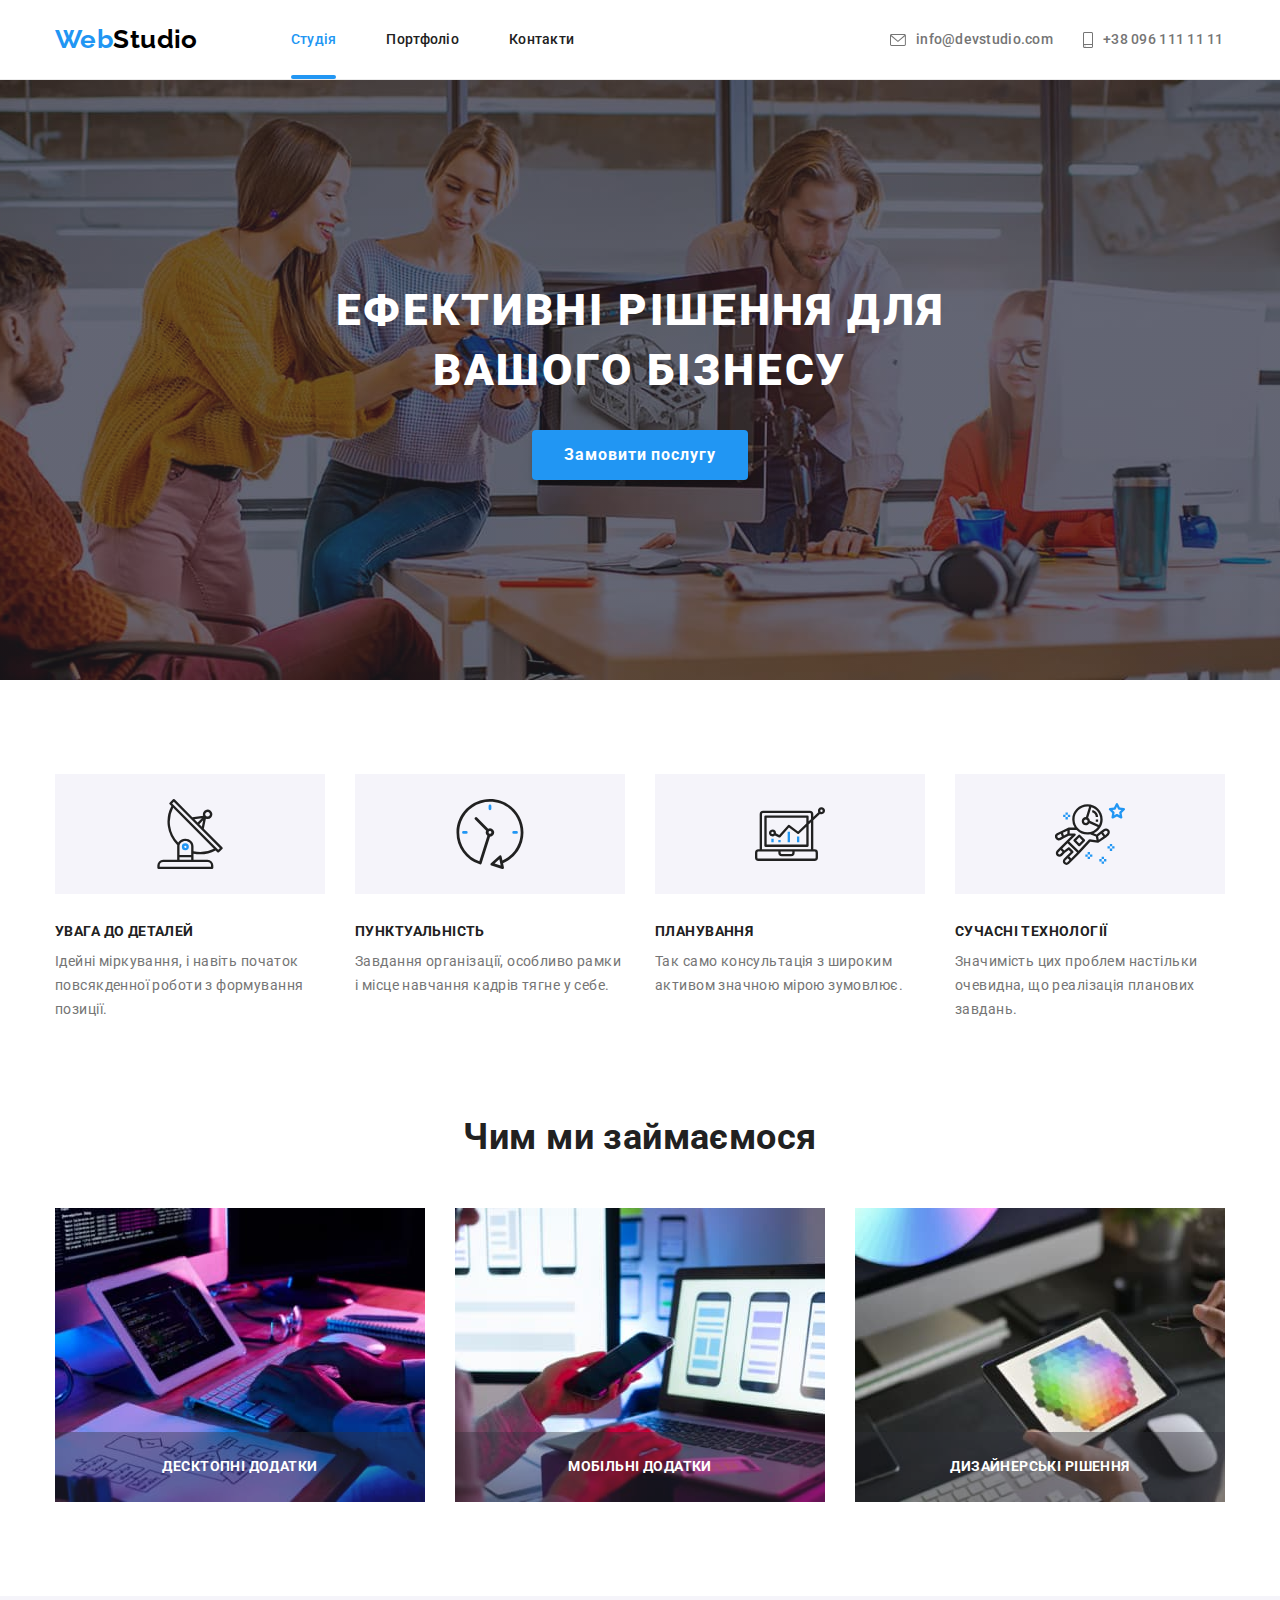
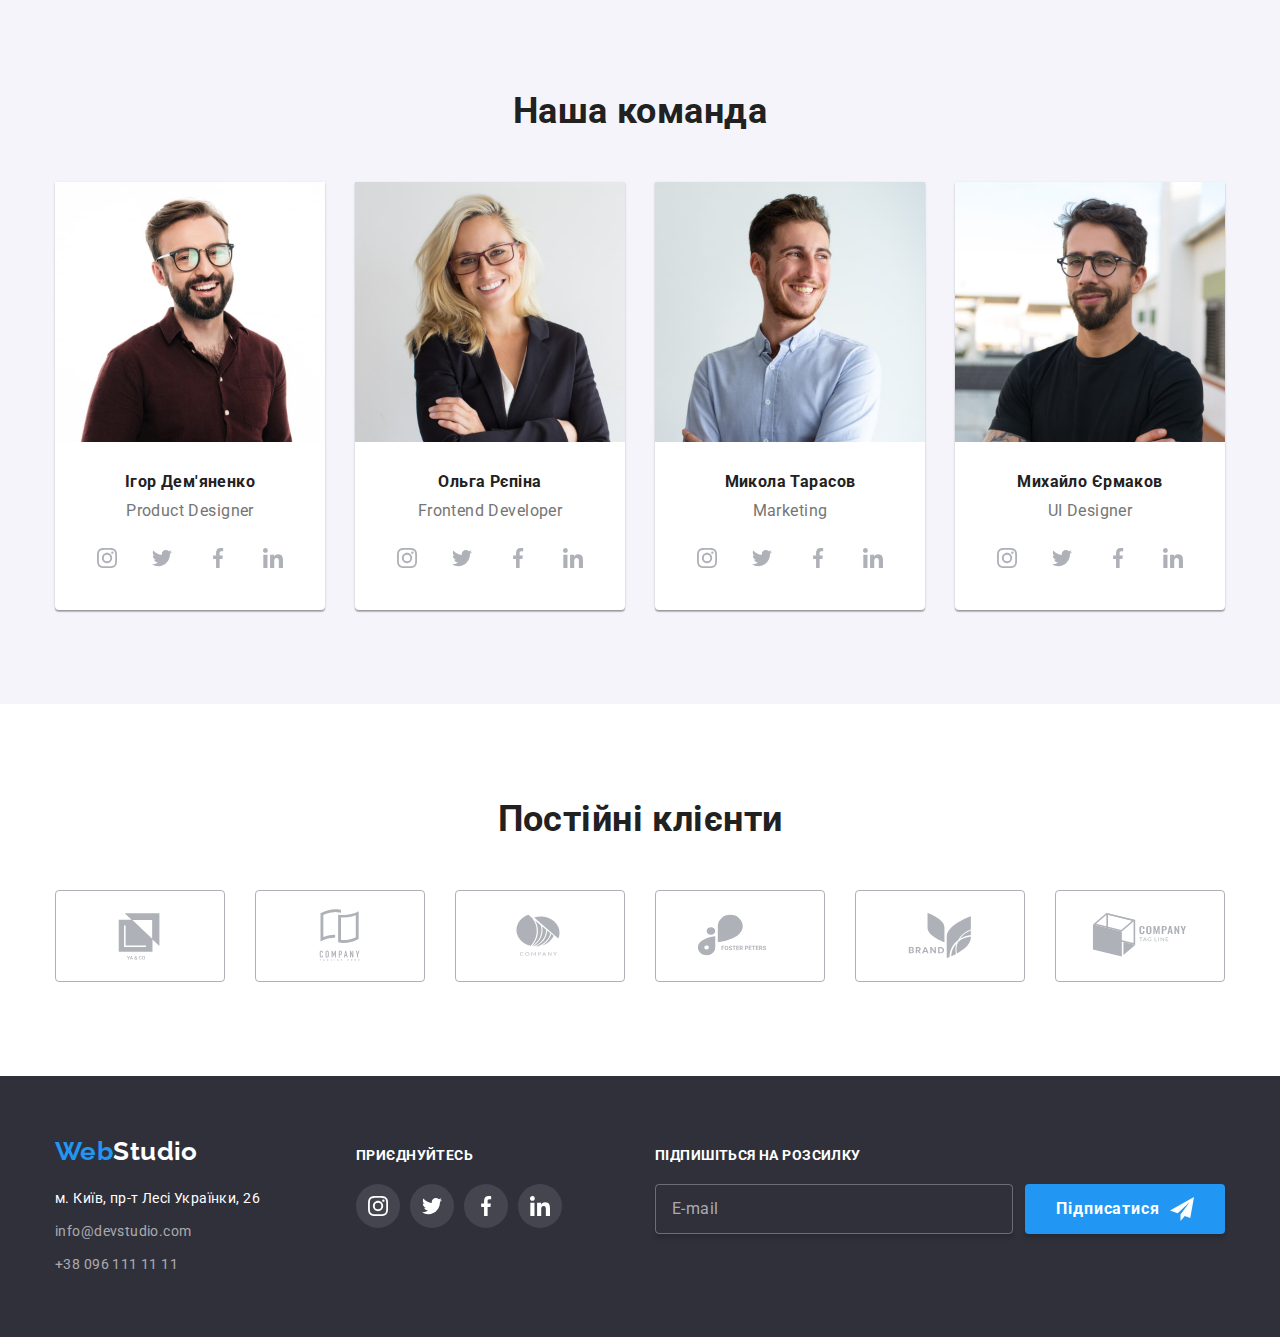
==== index.html @ b1672819 "Додає файли з попередньої роботи" ====
<!DOCTYPE html>
<html lang="uk">
<head>
    <meta charset="UTF-8">
    <meta http-equiv="X-UA-Compatible" content="IE=edge">
    <meta name="viewport" content="width=device-width, initial-scale=1.0">
    <title>Document</title>
    <link href="https://fonts.googleapis.com/css2?family=Raleway:wght@700&family=Roboto:wght@400;500;700;900&display=swap" rel="stylesheet">
    <link rel="stylesheet" href="./css/modern-normalize.css">
    <link rel="stylesheet" href="./css/styles.css">
</head>

<body>
    <!--Шапка сайту-->
    <header class="header">
        <div class="container header-field">
            <nav class="header-field"> 
              <div class="header-logo"> <a class="logo" href="./index.html"><span>Web</span>Studio</a>
              </div>
                <ul class="page-nav">
                    <li class="page-nav-item"> <a href="./index.html" class="page-nav-link current">Студія</a></li>
                    <li class="page-nav-item"> <a href="./portfolio.html" class="page-nav-link">Портфоліо</a></li>
                    <li class="page-nav-item"> <a href="" class="page-nav-link">Контакти</a></li>
                </ul>
            </nav>

            <div class="header-contacts">
                <ul class="header-contacts-list">
                    <li class="header-contact-item"> 
                        <a href="mailto:info@devstudio.com" class="page-nav-link contact">
                            <svg class="header-icon-mail">
                                <use href="./images/icons.svg#icon-envelope" width="16" height="12"></use>
                            </svg>
                            info@devstudio.com 
                        </a>
                    </li>
                    <li class="header-contact-item">
                        <a href="tel:+380961111111" class="page-nav-link contact">
                            <svg class="header-icon-tel">
                                <use href="./images/icons.svg#icon-smartphone" width="10" height="16"></use>
                            </svg>
                            +38 096 111 11 11
                        </a>
                    </li>
                </ul>
            </div>
        </div>
    </header>

    <!--Унікальний контент-->
    <main>
        <!--Герой-->
        <section class=" section hero">
            <div class="container">
                <h1 class="hero-title">Ефективні рішення для вашого бізнесу</h1>
                <button type="button" class="btn" data-modal-open>Замовити послугу</button>
                
            </div>
        </section>
        
        <!--Переваги-->
        <section class="section">
            <div class="container">
                <h2 class="visually-hidden">Переваги</h2>
                <ul class="preference-list">
                    <li class="preference-item">
                        <div class="preference-img">
                            <svg class="preference-icon">
                                <use href="./images/icons.svg#icon-antenna"></use>
                            </svg>
                        </div>
                        <h3 class="preference-title">УВАГА ДО ДЕТАЛЕЙ</h3>
                        <p class="preference-text">Ідейні міркування, і навіть початок повсякденної роботи з формування позиції.</p>
                    </li>
                    <li class="preference-item">
                        <div class="preference-img">
                            <svg class="preference-icon">
                                <use href="./images/icons.svg#icon-clock"></use>
                            </svg>
                        </div>
                        <h3 class="preference-title">ПУНКТУАЛЬНІСТЬ</h3>
                        <p class="preference-text">Завдання організації, особливо рамки і місце навчання кадрів тягне у себе.</p>
                    </li>
                    <li class="preference-item">
                        <div class="preference-img">
                            <svg class="preference-icon">
                                <use href="./images/icons.svg#icon-diagram"></use>
                            </svg>
                        </div>
                        <h3 class="preference-title">ПЛАНУВАННЯ</h3>
                        <p class="preference-text">Так само консультація з широким активом значною мірою зумовлює.</p>
                    </li>
                    <li class="preference-item">
                        <div class="preference-img">
                            <svg class="preference-icon">
                                <use href="./images/icons.svg#icon-astronaut"></use>
                            </svg>
                        </div>
                        <h3 class="preference-title">СУЧАСНІ ТЕХНОЛОГІЇ</h3>
                        <p class="preference-text">Значимість цих проблем настільки очевидна, що реалізація планових завдань.</p>
                    </li>
                </ul>
            </div>
        </section>

        <!-- Галерея -->
        <section class="section gallery-section">
            <div class=" container">
                <h2 class="title-section">Чим ми займаємося</h2>
                <ul class="gallery-list">
                 <li class="gallery-item">
                    <img src="images/box1.jpg" alt="Десктопний додаток" width="370">
                    <p class="gallery-text">Десктопні додатки</p>
                </li>
                 <li class="gallery-item">
                    <img src="images/box2.jpg" alt="Мобільний додаток" width="370">
                    <p class="gallery-text">Мобільні додатки</p>
                </li>
                <li class="gallery-item"> 
                    <img src="images/box3.jpg" alt="Дизайнерське рішення" width="370"> 
                    <p class="gallery-text">Дизайнерські рішення</p>
                </li> 
                </ul>
            </div>
        </section>
       
        <!--Команда-->
        <section class="section">
            <div class="container">
                <h2 class="title-section team">Наша команда</h2>
                <ul class="team-list">
                    <li class="team-item">
                        <img src="images/ihor.jpg" class="team-img" alt="Ігор Дем'яненко" width="270">
                        <div class="team-body">
                            <h3 class="team-title">Ігор Дем'яненко</h3>
                            <p class="team-text">Product Designer</p>
                        
                        <ul class="socials-list">
                            <li class="social-item">
                                <a href="#"  class="social-link" target="_blank" rel="noopener noreferrer">
                                <svg class="social-icon">
                                    <use href="./images/icons.svg#icon-instagram"></use>
                                </svg>
                                </a>
                            </li>
                            <li class="social-item">
                                <a href="#" class="social-link" target="_blank" rel="noopener noreferrer">
                                <svg class="social-icon">
                                    <use href="./images/icons.svg#icon-twitter"></use>
                                </svg>
                                </a>
                            </li>
                            <li class="social-item">
                                <a href="#"  class="social-link" target="_blank" rel="noopener noreferrer">
                                <svg class="social-icon">
                                    <use href="./images/icons.svg#icon-facebook"></use>
                                </svg>
                                </a>
                            </li>
                            <li class="social-item">
                                <a href="#"  class="social-link" target="_blank" rel="noopener noreferrer">
                                <svg class="social-icon">
                                    <use href="./images/icons.svg#icon-linkedin"></use>
                                </svg>
                                </a>
                            </li>
                        </ul>
                        </div>
                    </li>
                    <li class="team-item">
                        <img src="images/olha.jpg" class="team-img" alt="Ольга Рєпіна" width="270">
                        <div class="team-body">
                            <h3 class="team-title">Ольга Рєпіна</h3>
                            <p class="team-text">Frontend Developer</p>
<ul class="socials-list">
    <li class="social-item">
        <a href="#" class="social-link" target="_blank" rel="noopener noreferrer">
            <svg class="social-icon">
                <use href="./images/icons.svg#icon-instagram"></use>
            </svg>
        </a>
    </li>
    <li class="social-item">
        <a href="#" class="social-link" target="_blank" rel="noopener noreferrer">
            <svg class="social-icon">
                <use href="./images/icons.svg#icon-twitter"></use>
            </svg>
        </a>
    </li>
    <li class="social-item">
        <a href="#" class="social-link" target="_blank" rel="noopener noreferrer">
            <svg class="social-icon">
                <use href="./images/icons.svg#icon-facebook"></use>
            </svg>
        </a>
    </li>
    <li class="social-item">
        <a href="#" class="social-link" target="_blank" rel="noopener noreferrer">
            <svg class="social-icon">
                <use href="./images/icons.svg#icon-linkedin"></use>
            </svg>
        </a>
    </li>
</ul>
</div>                    </li>
                    <li class="team-item">
                        <img src="images/mykola.jpg" class="team-img" alt="Микола Тарасов" width="270">
                        <div class="team-body">
                            <h3 class="team-title">Микола Тарасов</h3>
                            <p class="team-text">Marketing</p>
<ul class="socials-list">
    <li class="social-item">
        <a href="#" class="social-link" target="_blank" rel="noopener noreferrer">
            <svg class="social-icon">
                <use href="./images/icons.svg#icon-instagram"></use>
            </svg>
        </a>
    </li>
    <li class="social-item">
        <a href="#" class="social-link" target="_blank" rel="noopener noreferrer">
            <svg class="social-icon">
                <use href="./images/icons.svg#icon-twitter"></use>
            </svg>
        </a>
    </li>
    <li class="social-item">
        <a href="#" class="social-link" target="_blank" rel="noopener noreferrer">
            <svg class="social-icon">
                <use href="./images/icons.svg#icon-facebook"></use>
            </svg>
        </a>
    </li>
    <li class="social-item">
        <a href="#" class="social-link" target="_blank" rel="noopener noreferrer">
            <svg class="social-icon">
                <use href="./images/icons.svg#icon-linkedin"></use>
            </svg>
        </a>
    </li>
</ul>
</div>                    </li>
                    <li class="team-item">
                        <img src="images/mykhailo.jpg" class="team-img" alt="Михайло Єрмаков" width="270">
                        <div class="team-body">
                            <h3 class="team-title">Михайло Єрмаков</h3>
                            <p class="team-text">UI Designer</p>
<ul class="socials-list">
    <li class="social-item">
        <a href="#" class="social-link" target="_blank" rel="noopener noreferrer">
            <svg class="social-icon">
                <use href="./images/icons.svg#icon-instagram"></use>
            </svg>
        </a>
    </li>
    <li class="social-item">
        <a href="#" class="social-link" target="_blank" rel="noopener noreferrer">
            <svg class="social-icon">
                <use href="./images/icons.svg#icon-twitter"></use>
            </svg>
        </a>
    </li>
    <li class="social-item">
        <a href="#" class="social-link" target="_blank" rel="noopener noreferrer">
            <svg class="social-icon">
                <use href="./images/icons.svg#icon-facebook"></use>
            </svg>
        </a>
    </li>
    <li class="social-item">
        <a href="#" class="social-link" target="_blank" rel="noopener noreferrer">
            <svg class="social-icon">
                <use href="./images/icons.svg#icon-linkedin"></use>
            </svg>
        </a>
    </li>
</ul>
</div>                    </li>
                </ul>
            </div>
        </section>

        <!-- Клієнти -->
        <section class="section">
            <div class="container">
                <h2 class="title-section">Постійні клієнти</h2>
                <ul class="costomers-list">
                    <li class="costomers-item">
                        <a href="#" class="costomers-link" target="_blank" rel="noopener noreferrer">
                            <svg class="costomers-icon">
                                <use href="./images/icons.svg#icon-group1"></use>
                            </svg>
                        </a>
                    </li>
                    <li class="costomers-item">
                        <a href="#" class="costomers-link" target="_blank" rel="noopener noreferrer">
                            <svg class="costomers-icon">
                                <use href="./images/icons.svg#icon-group2" ></use>
                            </svg>
                        </a>
                    </li>
                    <li class="costomers-item">
                        <a href="#" class="costomers-link" target="_blank" rel="noopener noreferrer">
                            <svg class="costomers-icon">
                                <use href="./images/icons.svg#icon-group3"></use>
                            </svg>
                        </a>
                    </li>
                    <li class="costomers-item">
                        <a href="#" class="costomers-link" target="_blank" rel="noopener noreferrer">
                            <svg class="costomers-icon">
                                <use href="./images/icons.svg#icon-group4"></use>
                            </svg>
                        </a>
                    </li>
                    <li class="costomers-item">
                        <a href="#" class="costomers-link" target="_blank" rel="noopener noreferrer">
                            <svg class="costomers-icon">
                                <use href="./images/icons.svg#icon-group5"></use>
                            </svg>
                        </a>
                    </li>
                    <li class="costomers-item">
                        <a href="#" class="costomers-link" target="_blank" rel="noopener noreferrer">
                            <svg class="costomers-icon">
                                <use href="./images/icons.svg#icon-group6"></use>
                            </svg>
                        </a>
                    </li>
                </ul>
            </div>
        </section>
    </main>
    
    <!--Підвал сайту-->
    <footer class="footer">
        <div class="container">
            
            <div class="footer-info">
                <a class="logo logo-footer" href="./index.html"><span class="logo-web">Web</span>Studio</a>
                <address>
                    <ul class="address-list">
                        <li class="address-item"> 
                            <a href="https://www.google.com/maps/d/viewer?mid=10uSM3H-mIU3GznYo2szRIEphczw&hl=en_US&ll=50.42732700000001%2C30.538092&z=17" class="address map-link" target="_blank" rel="noopener noreferrer">м. Київ, пр-т Лесі Українки, 26</a>
                        </li>
                        <li class="address-item"> 
                            <a href="mailto:info@devstudio.com" class="address link-mail">info@devstudio.com</a>
                        </li>
                        <li class="address-item"> <a href="tel:+380961111111" class="address link-phone">+38 096 111 11 11</a>
                        </li>
                    </ul>
                </address>
            </div>
            <div class="footer-socials">
                <p class="footer-title">
                    приєднуйтесь
                </p>
                <ul class="socials-list">
                    <li class="social-item">
                        <a href="#" class="social-link" target="_blank" rel="noopener noreferrer">
                            <svg class="social-icon">
                                <use href="./images/icons.svg#icon-instagram"></use>
                            </svg>
                        </a>
                    </li>
                    <li class="social-item">
                        <a href="#" class="social-link" target="_blank" rel="noopener noreferrer">
                            <svg class="social-icon">
                                <use href="./images/icons.svg#icon-twitter"></use>
                            </svg>
                        </a>
                    </li>
                    <li class="social-item">
                        <a href="#" class="social-link" target="_blank" rel="noopener noreferrer">
                            <svg class="social-icon">
                                <use href="./images/icons.svg#icon-facebook"></use>
                            </svg>
                        </a>
                    </li>
                    <li class="social-item">
                        <a href="#" class="social-link" target="_blank" rel="noopener noreferrer">
                            <svg class="social-icon">
                                <use href="./images/icons.svg#icon-linkedin"></use>
                            </svg>
                        </a>
                    </li>
                </ul>
            </div>
            <div class="footer-form-field">
                <form>
                <p class="footer-title">Підпишіться на розсилку</p>
                <div class="footer-form">
                <label class="footer-form-label">
                    <input type="email" name="mail" placeholder="E-mail">
                </label>
                <button type="submit" class="form-btn">Підписатися
                    <svg class="footer-form-icon">
                        <use href="./images/icons.svg#icon-send"></use>
                    </svg>
                </button>
            </div>
            </form>
                
            </div>
        </div>
    </footer>
    

    <div class="backdrop is-hidden" data-modal>
        <div class="modal">
            <button class="modal-btn-close" data-modal-close>
                <svg class="icon-close">
                    <use href="./images/icons.svg#icon-close-black"></use>
                </svg>
            </button>

           <!-- Форма в модальному вікні -->

            <form class="modal-form">
                <p class="modal-title">Залиште свої дані, ми вам передзвонимо</p>
                
                <label class="modal-item">
                    <span class="modal-text-label">Ім'я</span>
                    <input class="modal-input" type="text" name="name">
                    <svg class="modal-form-icon">
                        <use href="./images/icons.svg#icon-person-black"></use>
                    </svg>
                </label>
                
                <label class="modal-item">
                    <span class="modal-text-label">Телефон</span>
                    <input class="modal-input" type="tel" name="tel-number">
                    <svg class="modal-form-icon">
                        <use href="./images/icons.svg#icon-phone-black"></use>
                    </svg>
                </label>
                
                <label class="modal-item">
                    <span class="modal-text-label">Пошта</span>
                    <input class="modal-input" type="email" name="mail">
                    <svg class="modal-form-icon">
                        <use href="./images/icons.svg#icon-email-black"></use>
                    </svg>
                </label>
                
                <label class="modal-item">
                    <span class="modal-text-label">Коментар</span>
                    <textarea class="madal-textarea" name="comment" rows="6" placeholder="Введіть текст"></textarea>
                </label>

                    <label class="modal-item-checbox">
                        <input class="chechbox-terms" type="checkbox" name="terms">
                        <svg class="modal-form-icon-check">
                            <use href="./images/icons.svg#icon-icon-check"></use>
                        </svg>
                        Погоджуюся з розсилкою та приймаю
                        <a href="#" target="_blank" rel="noopener noreferrer"> Умови договору</a>
                    </label>
                
                <button type="submit" class="form-btn">Відправити</button>
            </form>
        </div>
    </div>

<script src="./js/modal.js"></script>

</body>
</html>
---- css/styles.css ----
/* основний колір тексту #212121;
   другорядний колір тексту #757575; 
   основний колір та лого #2196F3;
   колір лого #000000;
   білий колір  #FFFFFF;
   колір в хедер для контактів з прозорістю: rgba(255, 255, 255, 0.6);
   background-color footer:#2F303A;
   колір для заливки секції команди #F5F4FA;
   колір риски під header #ECECEC
   рамка для портфоліо карток #EEEEEE
   колір для активної кнопки в hero #188CE8
   колір прозорості на картинки rgba(47, 48, 58, 0.4)
   основний колір для секції клієнтів #AFB1B8
*/
:root {
    --main-color-text:#212121;
    --text-color:#757575;
    --accent-color: #2196F3;
    --white-color:#FFFFFF;
    --text-logo:#000000;
    --bcg-footer:#2F303A;
    --color-transparency:rgba(255, 255, 255, 0.6);
    --color-section: #F5F4FA;
    --color-header-bottom: #ECECEC;
    --color-border-portfolio: #EEEEEE;
   --color-activ-btn: #188CE8;
   --color-gradient:rgba(47, 48, 58, 0.4);
   --color-costomer: #AFB1B8;
}

body {
    font-family: Roboto, sans-serif;
    font-size: 14px;
    line-height: 1.14;
    letter-spacing: 0.03em;
    color:var(--main-color-text);
    background-color: var(--white-color);
}

ul,
h1,
h2,
h3,
p{
    margin: 0;
    padding: 0;
    list-style: none;
}

.section {
    padding-top: 94px;
    padding-bottom: 94px;
    text-align: center;
}

.section:nth-child(2n+4) {
    background-color: var(--color-section);
}

.container {
    max-width:1200px;
    padding:0 15px;
    margin: 0 auto;
}

.visually-hidden {
    position: absolute;

    width: 1px;
    height: 1px;
    margin: -1px;
    border: 0;
    padding: 0;

    white-space: nowrap;
    clip-path: inset(100%);
    clip: rect(0 0 0 0);
    overflow: hidden;
}

/* header */
.header{
    border-bottom:1px solid var(--color-header-bottom);
}

.logo{
    font-family: Raleway, sans-serif;
    font-weight: 700;
    font-size: 26px;
    line-height: 1.19;
    color: var(--text-logo);
    text-decoration: none;
}

.logo span{
    color: var(--accent-color);
}

.header-logo{
    margin-right: 93px;
}

.page-nav,
.header-field {
    display: flex;
    align-items: center;
    justify-content: space-between;
}

.page-nav-link{
    padding-top: 32px;
    padding-bottom: 31px;

    font-weight: 500;
    letter-spacing: 0.02em;
    align-items: center;
    color:inherit;
    text-decoration: none;

    transition: color 250ms cubic-bezier(0.4, 0, 0.2, 1);
}
.page-nav-link:hover,
.page-nav-link:focus {
    color: var(--accent-color);
}

.current {
    position: relative;
    color: var(--accent-color);
}

.current::after {
    content: "";
    position: absolute;
    bottom: -1px;
    display: block;
    width: 100%;
    height: 4px;

    border-radius: 2px;
    background-color: var(--accent-color);
}

.page-nav{
display: flex;
gap: 50px;
}

.header-contacts-list {
    display: flex;
    gap: 30px;
}

.contact{
    color: var(--text-color);
    display: flex;
    min-width: 142px;
}

.header-contact-item svg {
    margin-right: 10px;
    fill: currentColor;
}

.header-icon-mail {
    width: 16px;
    height: 12px;
}

.header-icon-tel {
    width: 10px;
    height: 16px;
}

/* .header-contact-item+.header-contact-item,
.page-nav-item+.page-nav-item {
    margin-left: 50px;
} */

/* Main page Studio */

/* Hero */

.hero{
    max-width: 1600px;
    margin-left: auto;
    margin-right: auto;
    padding: 200px 0px;

    background-image: linear-gradient(var(--color-gradient), var(--color-gradient)), url("../images/bgimage.jpg");
    background-repeat: no-repeat;
    background-position: center;
    background-size: cover;
}

.hero-title{
    max-width: 696px;
    margin-bottom: 30px;
    margin-left: auto;
    margin-right: auto;

    font-weight: 900;
    font-size: 44px;
    letter-spacing: 0.06em;
    line-height: 1.366; 
    text-transform: uppercase;
    color: var(--white-color);
}

/* hero button */

.btn {
    min-width: 216px;
    padding: 10px 32px;
    border:none;
    border-radius: 4px;

    font-weight: 700;
    font-size: 16px;
    line-height: 1.88;
    letter-spacing: 0.06em;
    color: var(--white-color);
    background-color: var(--accent-color);
    box-shadow: 0px 4px 4px rgba(0, 0, 0, 0.15);
    cursor: pointer;

    transition:background-color 250ms cubic-bezier(0.4, 0, 0.2, 1);
}

.btn:hover,
.btn:focus {
    background-color: var(--color-activ-btn);
}

/* Preference */

.preference-list {
    display: flex;
    text-align: left;
    gap: 30px;
}

.preference-item {
    max-width: 270px;
}

/* .preference-item+.preference-item {
    margin-left: 30px;
} */
.preference-img{
 display: flex;
 justify-content: center;
 padding-top: 25px;
 padding-bottom: 25px;
 margin-bottom: 30px;
 background-color: var(--color-section);
}

.preference-icon{
    width: 70px;
    height: 70px;
}

.preference-title {
    margin-bottom: 10px;
    font-size: 14px;
}

.preference-text{
    line-height: 1.71;
    color: var(--text-color);
}

/* Gallery */
.gallery-section{
    padding-top: 0;
}

.title-section{ 
    margin-bottom: 50px;
    font-size: 36px;
    line-height: 1.17;
}

.gallery-list{
    display: flex;
    justify-content: space-between;
    gap:30px;
}

.gallery-item {
    position: relative;
}

.gallery-item img{
    display: block;
}

.gallery-text{
    position: absolute;
    bottom: 0;

    width: 100%;
    padding: 27px 5px;

    font-weight: 700;
    text-transform: uppercase;
    color: var(--white-color);
    background-color: var(--color-gradient);
}

   /* Our team */
.team-list {
    display: flex;
    gap: 30px;
}

.team-item {
    border: var(--color-section);
    background-color:var(--white-color);
    box-shadow: 0px 1px 3px rgba(0, 0, 0, 0.12), 0px 1px 1px rgba(0, 0, 0, 0.14), 0px 2px 1px rgba(0, 0, 0, 0.2);
    border-radius: 0px 0px 4px 4px;
}

.team-img {
    display: block;
}

.team-body{
    padding: 30px;
    font-size: 16px;
    line-height: 1.19;
}

.team-title{
    margin-bottom: 10px;
    font-size: 16px;
    line-height: 1.19;
}

.team-text{
    margin-bottom: 16px;
    font-size: 16px;
    line-height: 1.19;
    color:var(--text-color);
}

.socials-list{
    display: flex;
    justify-content: space-between;
    max-width: 210px;
    gap: 10px;
}

.social-link{
    display: flex;
    justify-content: center;
    width: 44px;
    height: 44px;
    align-items: center;
    
    color: var(--color-costomer);
    border-radius: 44px;
    background-color: transparent;

    transition: color 250ms cubic-bezier(0.4, 0, 0.2, 1),
                background-color 250ms cubic-bezier(0.4, 0, 0.2, 1);
}

.footer-socials .social-link {
    color: var(--white-color);
    background-color: rgba(255, 255, 255, 0.1);
}

.social-link:hover,
.social-link:focus{
color:var(--white-color);
background-color: var(--accent-color);
}

.social-icon {
    width: 20px;
    height: 20px;
    fill: currentColor;
}


/* Сostomers */

.costomers-list{
display: flex;
gap: 30px;
}

.costomers-link{
    display: flex;
    justify-content: center;
    max-width: 170px;
    padding: 15px 31px;

    border: 1px solid var(--color-costomer);
    border-radius: 4px;
    color: var(--color-costomer);

    transition: color 250ms cubic-bezier(0.4, 0, 0.2, 1), 
    border-color 250ms cubic-bezier(0.4, 0, 0.2, 1);
}

.costomers-link:hover,
.costomers-link:focus{
    color:var(--accent-color);
    border-color: var(--accent-color);
}
.costomers-icon {
    width: 106px;
    height: 60px;
    fill: currentColor;
}

/* Main page Portfolio */

.filter-list{
    display: flex;
    justify-content: center;
    gap: 8px;
    margin-bottom: 50px;
}

.filter-btn {
    min-width: 73px;
    padding: 6px 22px;
    
    font-weight: 500;
    font-size: 16px;
    line-height: 1.63;
    letter-spacing: 0.03em;

    border: none;
    border-radius: 4px;
    cursor: pointer;

    transition: color 250ms cubic-bezier(0.4, 0, 0.2, 1),
                background-color 250ms cubic-bezier(0.4, 0, 0.2, 1),
                box-shadow 250ms cubic-bezier(0.4, 0, 0.2, 1);
}

.filter-btn:hover,
.filter-btn:focus{
    color: var(--white-color);
    background-color: var(--accent-color);
    box-shadow: 0px 3px 1px rgba(0, 0, 0, 0.1), 0px 1px 2px rgba(0, 0, 0, 0.08), 0px 2px 2px rgba(0, 0, 0, 0.12);
}

.portfolio-list{
    display: flex;
    flex-wrap: wrap;
    gap:30px;
}

.portfolio-item {
    max-width: 370px;
}

.portfolio-link{
    transition: box-shadow 250ms cubic-bezier(0.4, 0, 0.2, 1); 
    display: block;
    text-decoration: none;
}
.portfolio-link:hover,
.portfolio-link:focus {
    box-shadow: 0px 1px 1px rgba(0, 0, 0, 0.12), 0px 4px 4px rgba(0, 0, 0, 0.06), 1px 4px 6px rgba(0, 0, 0, 0.16);
}

.portfolio-img {
    display: block;
}

.portfolio-thumb{
    position: relative;
    overflow: hidden;
}

.portfolio-link-actions{
    position: absolute;
    display: flex;
    width: 100%;
    height: 100%;
    padding:24px;
    align-items: center;

    font-size: 18px;
    line-height: 1.56;
    text-align: start;
    color: var(--white-color);
    background-color: rgba(33, 150, 243, 0.9);

    transform: translateY(0%);
    opacity: 0;
    transition: transform 250ms cubic-bezier(0.4, 0, 0.2, 1),
                opacity 250ms cubic-bezier(0.4, 0, 0.2, 1);
}

.portfolio-link:hover .portfolio-link-actions,
.portfolio-link:focus .portfolio-link-actions {
    transform: translateY(-100%);
    opacity: 1;
}

.portfolio-field-text {
    padding: 20px 24px;
    text-align: left;
    border: 1px solid var(--color-border-portfolio);
    border-top: none;
}

.portfolio-title{
    margin-bottom: 4px;
    font-size: 18px;
    line-height: 2;
    letter-spacing: 0.06em;
    color: var(--main-color-text);
}

.portfolio-text{
    font-size: 16px;
    line-height: 1.88;
    color:var(--text-color);
}

/* Footer */

.footer{
    background-color: var(--bcg-footer);
    padding: 60px 5px;
    
}

.footer .container{
    display: flex;
    align-items: baseline;
    gap:70px;
}

.logo-footer {
    display: block;
    margin-bottom: 20px;
}

.logo-footer,
.map-link {
    color: var(--white-color);
}

.address-item+.address-item {
    margin-top: 9px;
}

.address {
    display: inline-block;
    min-width: 231px;
    font-style: normal;
    line-height:1.71;
    text-decoration: none;

    transition: color 250ms cubic-bezier(0.4, 0, 0.2, 1);
}

.address:hover,
.address:focus{
    color: var(--accent-color);
}

.link-mail,
.link-phone {
    color: var(--color-transparency);
}

.footer-title{
    display: block;
    margin-bottom: 20px;
    font-weight: 700;
    text-transform: uppercase;
    color: var(--white-color);
}

.footer-form-field {
    width: 100%;
    margin-left: 23px;
}

.footer-form{
    display: flex;
    gap:12px;
}

.footer-form-label{
    display: block;
    max-width: 358px;
    width: 100%;
}

.footer-form input,
.form-btn {
    border: 1px solid rgba(255, 255, 255, 0.3);
    box-shadow: 0px 4px 4px rgba(0, 0, 0, 0.15);
    border-radius: 4px;
}

.footer-form input{
    display: block;
    width: 100%;
    padding: 16px;
    color: var(--white-color);
    background-color: transparent;
    outline: none;
}

.footer-form input::placeholder{
    font-weight: 400;
    font-size: 16px;
    line-height: 1.25;
    letter-spacing: 0.03em;
    color: var(--color-transparency);
}

.form-btn {
    display: flex;
    justify-content: center;
    align-items: center;

    max-width: 200px;
    width: 100%;
    padding: 10px;

    font-weight: 700;
    font-size: 16px;
    line-height: 1.88;
    letter-spacing: 0.06em;

    color: var(--white-color);
    background-color: var(--accent-color);
    border: none;
    cursor: pointer;

    transition: background-color 250ms cubic-bezier(0.4, 0, 0.2, 1);
}

.form-btn:hover,
.form-btn:focus {
    background-color: var(--color-activ-btn);
}

.footer-form-icon{
    margin-left: 10px;
    width: 24px;
    height: 24px;
    fill:currentColor;
}

/* Modal */

.backdrop {
    position: fixed;
    top: 0;
    left: 0;
    width: 100%;
    height: 100%;

    background-color: rgba(0, 0, 0, 0.2);
    opacity: 1;

    transition: opacity 250ms cubic-bezier(0.4, 0, 0.2, 1),
        visibility 250ms cubic-bezier(0.4, 0, 0.2, 1);
}

.backdrop.is-hidden {
    opacity: 0;
    pointer-events: none;
    visibility:hidden;
}

.backdrop.is-hidden .modal {
    transform: translate(-50%, -50%) scale(1.1)
}

.modal {
    position: absolute;
    top: 50%;
    left: 50%;

    max-width: 528px;
    max-height: 581px;
    width: 100%;
    height: 100%;
    padding: 40px;

    background-color: #fff;
    box-shadow: 0px 1px 3px rgba(0, 0, 0, 0.12), 0px 1px 1px rgba(0, 0, 0, 0.14), 0px 2px 1px rgba(0, 0, 0, 0.2);
    border-radius: 4px;

    transform: translate(-50%, -50%) scale(1);
    transition: transform 250ms cubic-bezier(0.4, 0, 0.2, 1);
}

.modal-btn-close {
    position: absolute;
    right: 8px;
    top: 8px;

    padding: 5px;

    background-color: transparent;
    border: 1px solid rgba(0, 0, 0, 0.1);
    border-radius: 30px;
    cursor: pointer;
}

.icon-close {
    display: block;
    width: 18px;
    height: 18px;
}

/* Modal form */

.modal-form {
height: 100%;
}

.modal-title {
    display: flex;
    justify-content: center;

    font-weight: 700;
    font-size: 20px;
    line-height: 1.15;
}

.modal-item {
    position: relative;

    font: inherit;
    display: block;
    margin-top: 10px;
}

.modal-form .form-btn {
    margin-right: auto;
    margin-left: auto;
    margin-top: 30px;
}


.modal-text-label {
    display: block;
    margin-bottom: 4px;

    font-weight: 400;
    font-size: 12px;
    line-height: 1.17;
    letter-spacing: 0.01em;
    color: var(--text-color);
}

.modal-item input,
.modal-item textarea{
    display: block;
    width: 100%;

    border: 1px solid rgba(33, 33, 33, 0.2);
    border-radius: 4px;
    outline: none;

    transition: border-color 250ms cubic-bezier(0.4, 0, 0.2, 1);
}

.modal-item:focus-within .modal-input,
.modal-item:hover .modal-input{
    border-color: var(--accent-color);
}

.modal-item:hover .madal-textarea,
.modal-item:focus-within .madal-textarea {
    border-color: var(--accent-color);
}

.modal-input {
    padding: 11px 41px;
}

.modal-item textarea {
    padding: 12px 16px;
    margin-bottom: 20px;

    resize: none;
    overflow: auto;
}

.modal-form-icon {
    position: absolute;
    top: 50%;
    left: 20px;
    transform: translate(-50%);

    display: block;
    width: 18px;
    height: 18px;

    transition: fill 250ms cubic-bezier(0.4, 0, 0.2, 1);
}

.modal-item:hover .modal-form-icon,
.modal-item:focus-within .modal-form-icon {
    fill: var(--accent-color);
}

.modal-item-checbox {
    display: flex;
    justify-content: center;
    align-items: center;

    line-height: 1.71;
    color: var(--text-color);
}

.modal-item-checbox input {
    position: absolute;
    width: 1px;
    height: 1px;
    margin: -1px;
    border: 0;
    padding: 0;
    clip: rect(0 0 0 0);
    overflow: hidden;
}

.modal-form-icon-check{
    display: inline-block;
    width: 16px;
    height: 15px;
    margin-right: 7px;
    
    fill: transparent;
    border: 1px solid var(--main-color-text);
    border-radius: 2px;
    cursor: pointer;

    transition: fill 250ms cubic-bezier(0.4, 0, 0.2, 1),
                background-color 250ms cubic-bezier(0.4, 0, 0.2, 1),
                border 250ms cubic-bezier(0.4, 0, 0.2, 1);
}

.modal-item-checbox a {
    margin-left: 5px;
    color: var(--accent-color);
}

.modal-item-checbox input:checked + .modal-form-icon-check{
    fill: var(--white-color);
    background-color: var(--accent-color);
    border: 0px solid var(--accent-color);
}
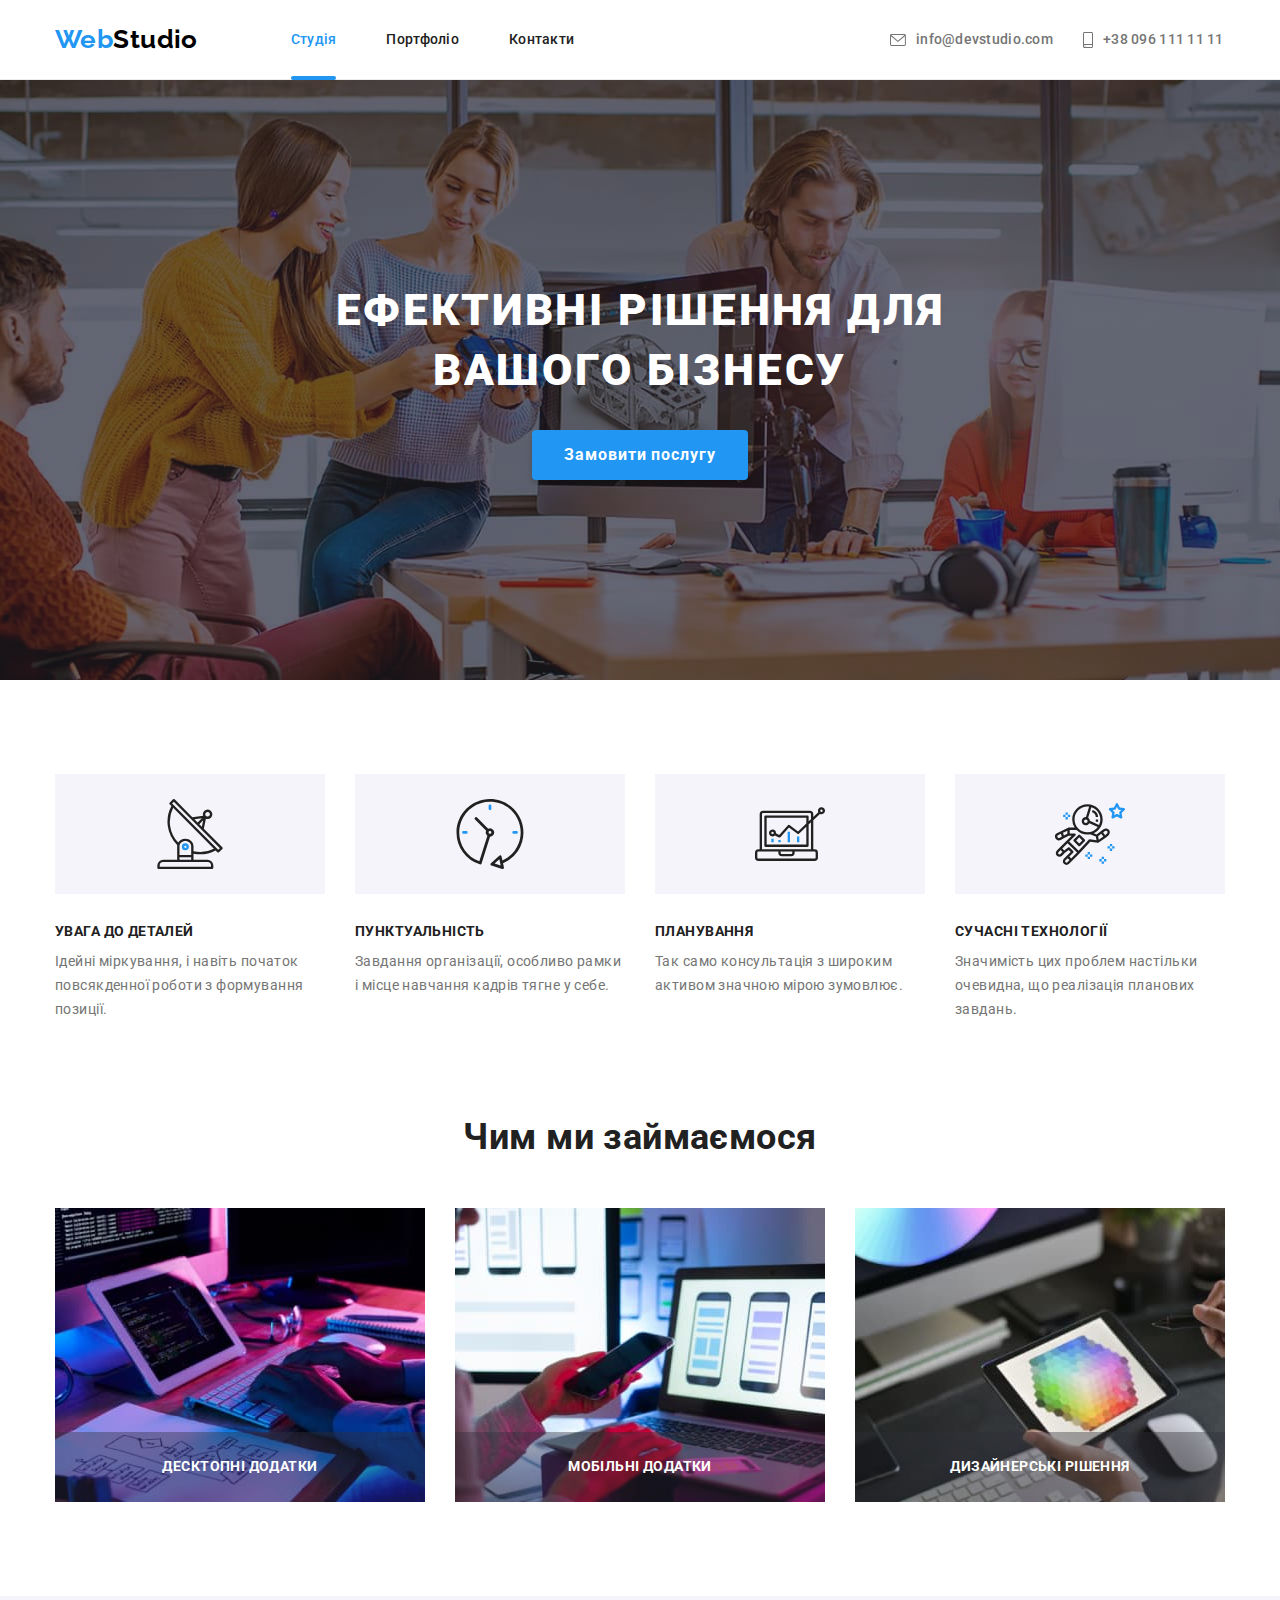
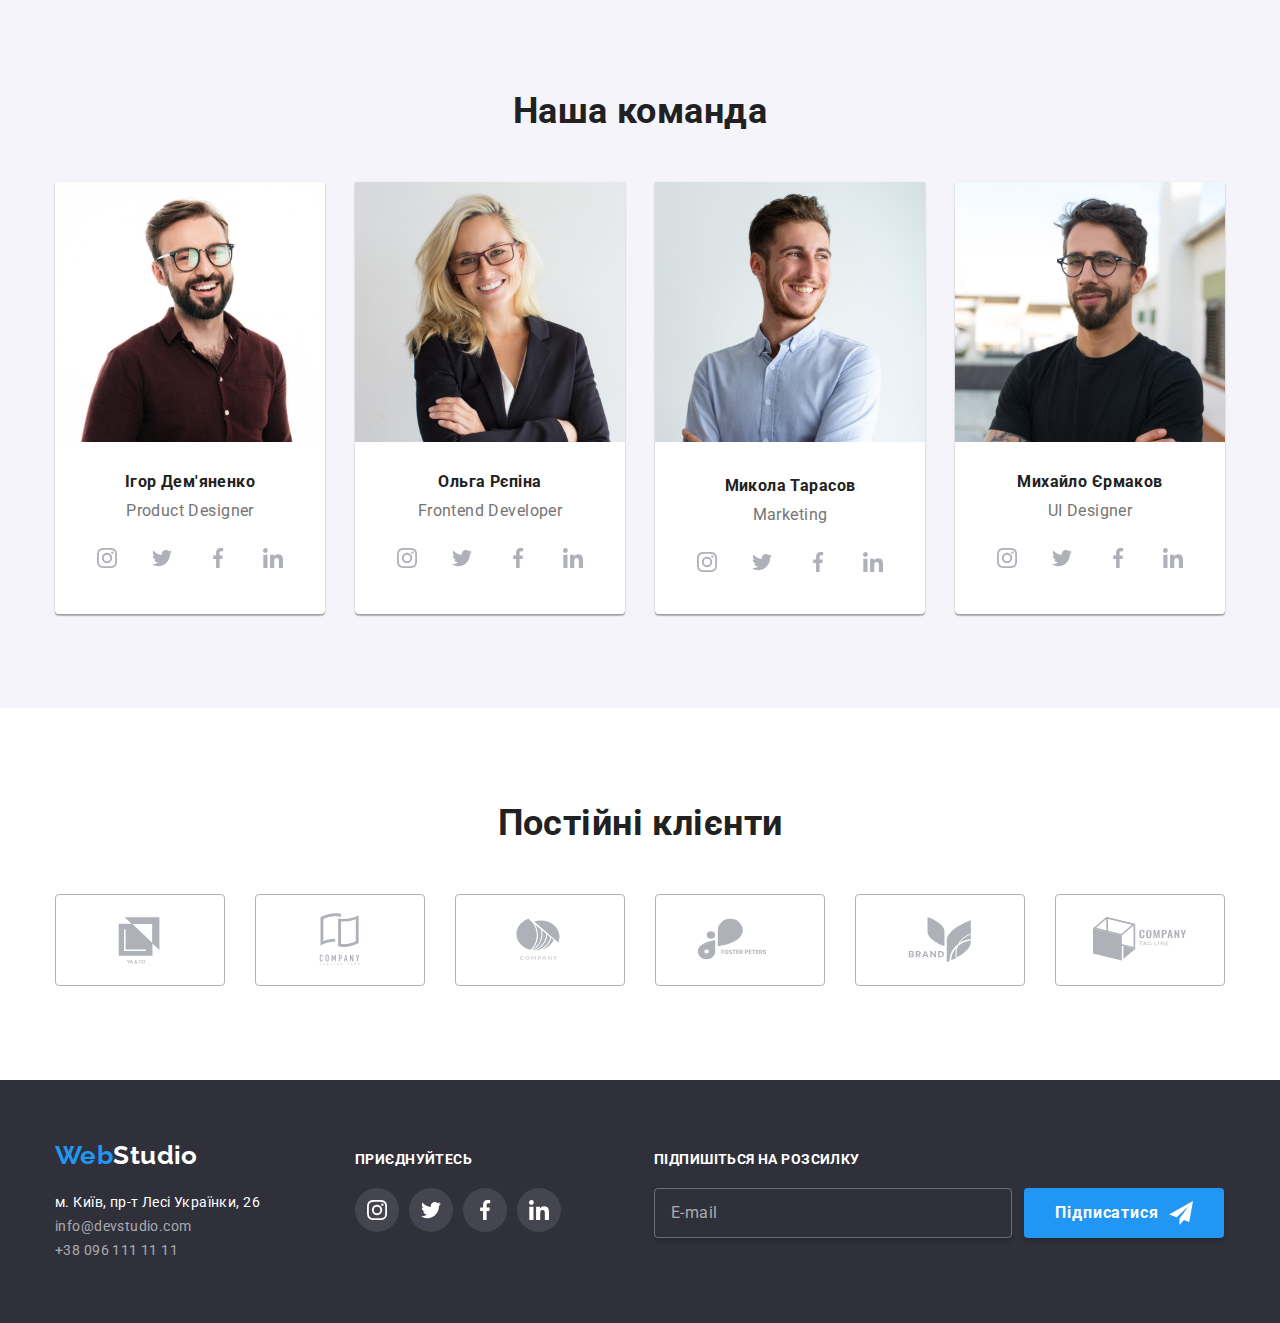
==== commit 04987ce0: "Перейменовує класи за методом БЕМ" ====
--- a/index.html
+++ b/index.html
@@ -13,31 +13,43 @@
 <body>
     <!--Шапка сайту-->
     <header class="header">
-        <div class="container header-field">
-            <nav class="header-field"> 
-              <div class="header-logo"> <a class="logo" href="./index.html"><span>Web</span>Studio</a>
-              </div>
-                <ul class="page-nav">
-                    <li class="page-nav-item"> <a href="./index.html" class="page-nav-link current">Студія</a></li>
-                    <li class="page-nav-item"> <a href="./portfolio.html" class="page-nav-link">Портфоліо</a></li>
-                    <li class="page-nav-item"> <a href="" class="page-nav-link">Контакти</a></li>
+        <div class="container header__container">
+            <div class="header-wrap">
+
+            <a class="logo header__logo" href="./index.html">
+                <span class="logo__el-web">Web</span>Studio
+            </a>
+
+            <nav class="page-nav">
+                <ul class="page-nav__list">
+                    <li class="page-nav__item">
+                        <a href="./index.html" class="page-nav__link page-nav__link--current">Студія</a>
+                    </li>
+                    <li class="page-nav__item"> 
+                        <a href="./portfolio.html" class="page-nav__link">Портфоліо</a>
+                    </li>
+                    <li class="page-nav__item"> 
+                        <a href="" class="page-nav__link">Контакти</a>
+                    </li>
                 </ul>
             </nav>
 
-            <div class="header-contacts">
-                <ul class="header-contacts-list">
-                    <li class="header-contact-item"> 
-                        <a href="mailto:info@devstudio.com" class="page-nav-link contact">
-                            <svg class="header-icon-mail">
-                                <use href="./images/icons.svg#icon-envelope" width="16" height="12"></use>
+        </div>
+
+            <div class="header-wrap">
+                <ul class="contact">
+                    <li class="contact__item"> 
+                        <a href="mailto:info@devstudio.com" class="contact__link">
+                            <svg class="contact__icon contact__icon--mail">
+                                <use href="./images/icons.svg#icon-envelope"></use>
                             </svg>
                             info@devstudio.com 
                         </a>
                     </li>
-                    <li class="header-contact-item">
-                        <a href="tel:+380961111111" class="page-nav-link contact">
-                            <svg class="header-icon-tel">
-                                <use href="./images/icons.svg#icon-smartphone" width="10" height="16"></use>
+                    <li class="contact__item">
+                        <a href="tel:+380961111111" class="contact__link">
+                            <svg class="contact__icon contact__icon--tel">
+                                <use href="./images/icons.svg#icon-smartphone"></use>
                             </svg>
                             +38 096 111 11 11
                         </a>
@@ -50,11 +62,10 @@
     <!--Унікальний контент-->
     <main>
         <!--Герой-->
-        <section class=" section hero">
+        <section class="section section__bg-cover">
             <div class="container">
                 <h1 class="hero-title">Ефективні рішення для вашого бізнесу</h1>
                 <button type="button" class="btn" data-modal-open>Замовити послугу</button>
-                
             </div>
         </section>
         
@@ -104,21 +115,21 @@
         </section>
 
         <!-- Галерея -->
-        <section class="section gallery-section">
+        <section class="section section-gallery">
             <div class=" container">
-                <h2 class="title-section">Чим ми займаємося</h2>
+                <h2 class="section__title">Чим ми займаємося</h2>
                 <ul class="gallery-list">
                  <li class="gallery-item">
-                    <img src="images/box1.jpg" alt="Десктопний додаток" width="370">
-                    <p class="gallery-text">Десктопні додатки</p>
+                    <img src="images/box1.jpg" class="gallery-item__img" alt="Десктопний додаток" width="370">
+                    <p class="gallery-item__text">Десктопні додатки</p>
                 </li>
                  <li class="gallery-item">
-                    <img src="images/box2.jpg" alt="Мобільний додаток" width="370">
-                    <p class="gallery-text">Мобільні додатки</p>
+                    <img src="images/box2.jpg" class="gallery-item__img" alt="Мобільний додаток" width="370">
+                    <p class="gallery-item__text">Мобільні додатки</p>
                 </li>
                 <li class="gallery-item"> 
-                    <img src="images/box3.jpg" alt="Дизайнерське рішення" width="370"> 
-                    <p class="gallery-text">Дизайнерські рішення</p>
+                    <img src="images/box3.jpg" class="gallery-item__img" alt="Дизайнерське рішення" width="370"> 
+                    <p class="gallery-item__text">Дизайнерські рішення</p>
                 </li> 
                 </ul>
             </div>
@@ -127,154 +138,163 @@
         <!--Команда-->
         <section class="section">
             <div class="container">
-                <h2 class="title-section team">Наша команда</h2>
+                <h2 class="section__title">Наша команда</h2>
+                
                 <ul class="team-list">
                     <li class="team-item">
-                        <img src="images/ihor.jpg" class="team-img" alt="Ігор Дем'яненко" width="270">
-                        <div class="team-body">
-                            <h3 class="team-title">Ігор Дем'яненко</h3>
-                            <p class="team-text">Product Designer</p>
-                        
-                        <ul class="socials-list">
-                            <li class="social-item">
-                                <a href="#"  class="social-link" target="_blank" rel="noopener noreferrer">
-                                <svg class="social-icon">
-                                    <use href="./images/icons.svg#icon-instagram"></use>
-                                </svg>
-                                </a>
-                            </li>
-                            <li class="social-item">
-                                <a href="#" class="social-link" target="_blank" rel="noopener noreferrer">
-                                <svg class="social-icon">
-                                    <use href="./images/icons.svg#icon-twitter"></use>
-                                </svg>
-                                </a>
-                            </li>
-                            <li class="social-item">
-                                <a href="#"  class="social-link" target="_blank" rel="noopener noreferrer">
-                                <svg class="social-icon">
-                                    <use href="./images/icons.svg#icon-facebook"></use>
-                                </svg>
-                                </a>
-                            </li>
-                            <li class="social-item">
-                                <a href="#"  class="social-link" target="_blank" rel="noopener noreferrer">
-                                <svg class="social-icon">
-                                    <use href="./images/icons.svg#icon-linkedin"></use>
-                                </svg>
+                        <img src="images/ihor.jpg" 
+                        class="team-item__img" alt="Ігор Дем'яненко" width="270">
+                        <div class="team-item__info">
+                            <h3 class="team-item__title">Ігор Дем'яненко</h3>
+                            <p class="team-item__text">Product Designer</p>
+                            
+                            <ul class="socials">
+                            <li class="socials__item">
+                                <a href="#" class="socials__link" target="_blank" rel="noopener noreferrer">
+                                    <svg class="socials__icon">
+                                        <use href="./images/icons.svg#icon-instagram"></use>
+                                    </svg>
+                                </a>
+                            </li>
+                            <li class="socials__item">
+                                <a href="#" class="socials__link" target="_blank" rel="noopener noreferrer">
+                                    <svg class="socials__icon">
+                                        <use href="./images/icons.svg#icon-twitter"></use>
+                                    </svg>
+                                </a>
+                            </li>
+                            <li class="socials__item">
+                                <a href="#" class="socials__link" target="_blank" rel="noopener noreferrer">
+                                    <svg class="socials__icon">
+                                        <use href="./images/icons.svg#icon-facebook"></use>
+                                    </svg>
+                                </a>
+                            </li>
+                            <li class="socials__item">
+                                <a href="#" class="socials__link" target="_blank" rel="noopener noreferrer">
+                                    <svg class="socials__icon">
+                                        <use href="./images/icons.svg#icon-linkedin"></use>
+                                    </svg>
                                 </a>
                             </li>
                         </ul>
-                        </div>
+                    </div>
+                </li>
+
+                <li class="team-item">
+                        <img src="images/olha.jpg" 
+                        class="team-item__img" alt="Ольга Рєпіна" width="270">
+                        <div class="team-item__info">
+                            <h3 class="team-item__title">Ольга Рєпіна</h3>
+                            <p class="team-item__text">Frontend Developer</p>
+                        <ul class="socials">
+                            <li class="socials__item">
+                                <a href="#" class="socials__link" target="_blank" rel="noopener noreferrer">
+                                    <svg class="socials__icon">
+                                        <use href="./images/icons.svg#icon-instagram"></use>
+                                    </svg>
+                                </a>
+                            </li>
+                            <li class="socials__item">
+                                <a href="#" class="socials__link" target="_blank" rel="noopener noreferrer">
+                                    <svg class="socials__icon">
+                                        <use href="./images/icons.svg#icon-twitter"></use>
+                                    </svg>
+                                </a>
+                            </li>
+                            <li class="socials__item">
+                                <a href="#" class="socials__link" target="_blank" rel="noopener noreferrer">
+                                    <svg class="socials__icon">
+                                        <use href="./images/icons.svg#icon-facebook"></use>
+                                    </svg>
+                                </a>
+                            </li>
+                            <li class="socials__item">
+                                <a href="#" class="socials__link" target="_blank" rel="noopener noreferrer">
+                                    <svg class="socials__icon">
+                                        <use href="./images/icons.svg#icon-linkedin"></use>
+                                    </svg>
+                                </a>
+                            </li>
+                        </ul>
+                            </div>
                     </li>
                     <li class="team-item">
-                        <img src="images/olha.jpg" class="team-img" alt="Ольга Рєпіна" width="270">
-                        <div class="team-body">
-                            <h3 class="team-title">Ольга Рєпіна</h3>
-                            <p class="team-text">Frontend Developer</p>
-<ul class="socials-list">
-    <li class="social-item">
-        <a href="#" class="social-link" target="_blank" rel="noopener noreferrer">
-            <svg class="social-icon">
-                <use href="./images/icons.svg#icon-instagram"></use>
-            </svg>
-        </a>
-    </li>
-    <li class="social-item">
-        <a href="#" class="social-link" target="_blank" rel="noopener noreferrer">
-            <svg class="social-icon">
-                <use href="./images/icons.svg#icon-twitter"></use>
-            </svg>
-        </a>
-    </li>
-    <li class="social-item">
-        <a href="#" class="social-link" target="_blank" rel="noopener noreferrer">
-            <svg class="social-icon">
-                <use href="./images/icons.svg#icon-facebook"></use>
-            </svg>
-        </a>
-    </li>
-    <li class="social-item">
-        <a href="#" class="social-link" target="_blank" rel="noopener noreferrer">
-            <svg class="social-icon">
-                <use href="./images/icons.svg#icon-linkedin"></use>
-            </svg>
-        </a>
-    </li>
-</ul>
-</div>                    </li>
+                        <img src="images/mykola.jpg" 
+                        class="tteam-item__img" alt="Микола Тарасов" width="270">
+                        <div class="team-item__info">
+                            <h3 class="team-item__title">Микола Тарасов</h3>
+                            <p class="team-item__text">Marketing</p>
+                            <ul class="socials">
+                                <li class="socials__item">
+                                    <a href="#" class="socials__link" target="_blank" rel="noopener noreferrer">
+                                        <svg class="socials__icon">
+                                            <use href="./images/icons.svg#icon-instagram"></use>
+                                        </svg>
+                                    </a>
+                                </li>
+                                <li class="socials__item">
+                                    <a href="#" class="socials__link" target="_blank" rel="noopener noreferrer">
+                                        <svg class="socials__icon">
+                                            <use href="./images/icons.svg#icon-twitter"></use>
+                                        </svg>
+                                    </a>
+                                </li>
+                                <li class="socials__item">
+                                    <a href="#" class="socials__link" target="_blank" rel="noopener noreferrer">
+                                        <svg class="socials__icon">
+                                            <use href="./images/icons.svg#icon-facebook"></use>
+                                        </svg>
+                                    </a>
+                                </li>
+                                <li class="socials__item">
+                                    <a href="#" class="socials__link" target="_blank" rel="noopener noreferrer">
+                                        <svg class="socials__icon">
+                                            <use href="./images/icons.svg#icon-linkedin"></use>
+                                        </svg>
+                                    </a>
+                                </li>
+                            </ul>
+                        </div>
+                    </li>
                     <li class="team-item">
-                        <img src="images/mykola.jpg" class="team-img" alt="Микола Тарасов" width="270">
-                        <div class="team-body">
-                            <h3 class="team-title">Микола Тарасов</h3>
-                            <p class="team-text">Marketing</p>
-<ul class="socials-list">
-    <li class="social-item">
-        <a href="#" class="social-link" target="_blank" rel="noopener noreferrer">
-            <svg class="social-icon">
-                <use href="./images/icons.svg#icon-instagram"></use>
-            </svg>
-        </a>
-    </li>
-    <li class="social-item">
-        <a href="#" class="social-link" target="_blank" rel="noopener noreferrer">
-            <svg class="social-icon">
-                <use href="./images/icons.svg#icon-twitter"></use>
-            </svg>
-        </a>
-    </li>
-    <li class="social-item">
-        <a href="#" class="social-link" target="_blank" rel="noopener noreferrer">
-            <svg class="social-icon">
-                <use href="./images/icons.svg#icon-facebook"></use>
-            </svg>
-        </a>
-    </li>
-    <li class="social-item">
-        <a href="#" class="social-link" target="_blank" rel="noopener noreferrer">
-            <svg class="social-icon">
-                <use href="./images/icons.svg#icon-linkedin"></use>
-            </svg>
-        </a>
-    </li>
-</ul>
-</div>                    </li>
-                    <li class="team-item">
-                        <img src="images/mykhailo.jpg" class="team-img" alt="Михайло Єрмаков" width="270">
-                        <div class="team-body">
-                            <h3 class="team-title">Михайло Єрмаков</h3>
-                            <p class="team-text">UI Designer</p>
-<ul class="socials-list">
-    <li class="social-item">
-        <a href="#" class="social-link" target="_blank" rel="noopener noreferrer">
-            <svg class="social-icon">
-                <use href="./images/icons.svg#icon-instagram"></use>
-            </svg>
-        </a>
-    </li>
-    <li class="social-item">
-        <a href="#" class="social-link" target="_blank" rel="noopener noreferrer">
-            <svg class="social-icon">
-                <use href="./images/icons.svg#icon-twitter"></use>
-            </svg>
-        </a>
-    </li>
-    <li class="social-item">
-        <a href="#" class="social-link" target="_blank" rel="noopener noreferrer">
-            <svg class="social-icon">
-                <use href="./images/icons.svg#icon-facebook"></use>
-            </svg>
-        </a>
-    </li>
-    <li class="social-item">
-        <a href="#" class="social-link" target="_blank" rel="noopener noreferrer">
-            <svg class="social-icon">
-                <use href="./images/icons.svg#icon-linkedin"></use>
-            </svg>
-        </a>
-    </li>
-</ul>
-</div>                    </li>
+                        <img src="images/mykhailo.jpg" 
+                        class="team-item__img" alt="Михайло Єрмаков" width="270">
+                        <div class="team-item__info">
+                            <h3 class="team-item__title">Михайло Єрмаков</h3>
+                            <p class="team-item__text">UI Designer</p>
+                            <ul class="socials">
+                                <li class="socials__item">
+                                    <a href="#" class="socials__link" target="_blank" rel="noopener noreferrer">
+                                        <svg class="socials__icon">
+                                            <use href="./images/icons.svg#icon-instagram"></use>
+                                        </svg>
+                                    </a>
+                                </li>
+                                <li class="socials__item">
+                                    <a href="#" class="socials__link" target="_blank" rel="noopener noreferrer">
+                                        <svg class="socials__icon">
+                                            <use href="./images/icons.svg#icon-twitter"></use>
+                                        </svg>
+                                    </a>
+                                </li>
+                                <li class="socials__item">
+                                    <a href="#" class="socials__link" target="_blank" rel="noopener noreferrer">
+                                        <svg class="socials__icon">
+                                            <use href="./images/icons.svg#icon-facebook"></use>
+                                        </svg>
+                                    </a>
+                                </li>
+                                <li class="socials__item">
+                                    <a href="#" class="socials__link" target="_blank" rel="noopener noreferrer">
+                                        <svg class="socials__icon">
+                                            <use href="./images/icons.svg#icon-linkedin"></use>
+                                        </svg>
+                                    </a>
+                                </li>
+                            </ul>
+                        </div>
+                    </li>
                 </ul>
             </div>
         </section>
@@ -282,46 +302,46 @@
         <!-- Клієнти -->
         <section class="section">
             <div class="container">
-                <h2 class="title-section">Постійні клієнти</h2>
+                <h2 class="section__title">Постійні клієнти</h2>
                 <ul class="costomers-list">
-                    <li class="costomers-item">
-                        <a href="#" class="costomers-link" target="_blank" rel="noopener noreferrer">
-                            <svg class="costomers-icon">
+                    <li class="costomer-el">
+                        <a href="#" class="costomer-el__link" target="_blank" rel="noopener noreferrer">
+                            <svg class="costomer-el__icon">
                                 <use href="./images/icons.svg#icon-group1"></use>
                             </svg>
                         </a>
                     </li>
-                    <li class="costomers-item">
-                        <a href="#" class="costomers-link" target="_blank" rel="noopener noreferrer">
-                            <svg class="costomers-icon">
+                    <li class="costomer-el">
+                        <a href="#" class="costomer-el__link" target="_blank" rel="noopener noreferrer">
+                            <svg class="costomer-el__icon">
                                 <use href="./images/icons.svg#icon-group2" ></use>
                             </svg>
                         </a>
                     </li>
-                    <li class="costomers-item">
-                        <a href="#" class="costomers-link" target="_blank" rel="noopener noreferrer">
-                            <svg class="costomers-icon">
+                    <li class="costomer-el">
+                        <a href="#" class="costomer-el__link" target="_blank" rel="noopener noreferrer">
+                            <svg class="costomer-el__icon">
                                 <use href="./images/icons.svg#icon-group3"></use>
                             </svg>
                         </a>
                     </li>
-                    <li class="costomers-item">
-                        <a href="#" class="costomers-link" target="_blank" rel="noopener noreferrer">
-                            <svg class="costomers-icon">
+                    <li class="costomer-el">
+                        <a href="#" class="costomer-el__link" target="_blank" rel="noopener noreferrer">
+                            <svg class="costomer-el__icon">
                                 <use href="./images/icons.svg#icon-group4"></use>
                             </svg>
                         </a>
                     </li>
-                    <li class="costomers-item">
-                        <a href="#" class="costomers-link" target="_blank" rel="noopener noreferrer">
-                            <svg class="costomers-icon">
+                    <li class="costomer-el">
+                        <a href="#" class="costomer-el__link" target="_blank" rel="noopener noreferrer">
+                            <svg class="costomer-el__icon">
                                 <use href="./images/icons.svg#icon-group5"></use>
                             </svg>
                         </a>
                     </li>
-                    <li class="costomers-item">
-                        <a href="#" class="costomers-link" target="_blank" rel="noopener noreferrer">
-                            <svg class="costomers-icon">
+                    <li class="costomer-el">
+                        <a href="#" class="costomer-el__link" target="_blank" rel="noopener noreferrer">
+                            <svg class="costomer-el__icon">
                                 <use href="./images/icons.svg#icon-group6"></use>
                             </svg>
                         </a>
@@ -333,82 +353,88 @@
     
     <!--Підвал сайту-->
     <footer class="footer">
-        <div class="container">
-            
-            <div class="footer-info">
-                <a class="logo logo-footer" href="./index.html"><span class="logo-web">Web</span>Studio</a>
-                <address>
-                    <ul class="address-list">
-                        <li class="address-item"> 
-                            <a href="https://www.google.com/maps/d/viewer?mid=10uSM3H-mIU3GznYo2szRIEphczw&hl=en_US&ll=50.42732700000001%2C30.538092&z=17" class="address map-link" target="_blank" rel="noopener noreferrer">м. Київ, пр-т Лесі Українки, 26</a>
+        <div class="container footer__container">
+            <div class="footer-wrap">
+
+                <a class="logo footer__logo" href="./index.html">
+                    <span class="logo__el-web">Web</span>Studio
+                </a>
+
+                <address class="address">
+                    <ul class="address__list">
+                        <li class="address__item"> 
+                            <a href="https://www.google.com/maps/d/viewer?mid=10uSM3H-mIU3GznYo2szRIEphczw&hl=en_US&ll=50.42732700000001%2C30.538092&z=17" 
+                            class="address__link address__link--white" target="_blank" rel="noopener noreferrer">м. Київ, пр-т Лесі Українки, 26
+                            </a>
                         </li>
                         <li class="address-item"> 
-                            <a href="mailto:info@devstudio.com" class="address link-mail">info@devstudio.com</a>
+                            <a href="mailto:info@devstudio.com" class="address__link link-mail">info@devstudio.com</a>
                         </li>
-                        <li class="address-item"> <a href="tel:+380961111111" class="address link-phone">+38 096 111 11 11</a>
+                        <li class="address-item">
+                            <a href="tel:+380961111111" class="address__link link-phone">+38 096 111 11 11</a>
                         </li>
                     </ul>
                 </address>
-            </div>
-            <div class="footer-socials">
-                <p class="footer-title">
-                    приєднуйтесь
-                </p>
-                <ul class="socials-list">
-                    <li class="social-item">
-                        <a href="#" class="social-link" target="_blank" rel="noopener noreferrer">
-                            <svg class="social-icon">
+
+            </div>
+
+            <div class="footer-wrap">
+                <p class="footer-wrap__title">приєднуйтесь</p>
+                
+                <ul class="socials footer__socials">
+                    <li class="socials__item">
+                        <a href="#" class="socials__link footer__socials__link" target="_blank" rel="noopener noreferrer">
+                            <svg class="socials__icon">
                                 <use href="./images/icons.svg#icon-instagram"></use>
                             </svg>
                         </a>
                     </li>
-                    <li class="social-item">
-                        <a href="#" class="social-link" target="_blank" rel="noopener noreferrer">
-                            <svg class="social-icon">
+                    <li class="socials__item">
+                        <a href="#" class="socials__link footer__socials__link" target="_blank" rel="noopener noreferrer">
+                            <svg class="socials__icon">
                                 <use href="./images/icons.svg#icon-twitter"></use>
                             </svg>
                         </a>
                     </li>
-                    <li class="social-item">
-                        <a href="#" class="social-link" target="_blank" rel="noopener noreferrer">
-                            <svg class="social-icon">
+                    <li class="socials__item">
+                        <a href="#" class="socials__link footer__socials__link" target="_blank" rel="noopener noreferrer">
+                            <svg class="socials__icon">
                                 <use href="./images/icons.svg#icon-facebook"></use>
                             </svg>
                         </a>
                     </li>
-                    <li class="social-item">
-                        <a href="#" class="social-link" target="_blank" rel="noopener noreferrer">
-                            <svg class="social-icon">
+                    <li class="socials__item">
+                        <a href="#" class="socials__link footer__socials__link" target="_blank" rel="noopener noreferrer">
+                            <svg class="socials__icon">
                                 <use href="./images/icons.svg#icon-linkedin"></use>
                             </svg>
                         </a>
                     </li>
                 </ul>
             </div>
-            <div class="footer-form-field">
-                <form>
-                <p class="footer-title">Підпишіться на розсилку</p>
-                <div class="footer-form">
-                <label class="footer-form-label">
-                    <input type="email" name="mail" placeholder="E-mail">
-                </label>
-                <button type="submit" class="form-btn">Підписатися
-                    <svg class="footer-form-icon">
-                        <use href="./images/icons.svg#icon-send"></use>
-                    </svg>
-                </button>
-            </div>
-            </form>
-                
+
+            <div class="footer-wrap">
+                <p class="footer-wrap__title">Підпишіться на розсилку</p>
+
+                    <form class="form-field">
+                        <label class="form-field__label">
+                            <input class="form-field__input" type="email" name="mail" placeholder="E-mail">
+                        </label>
+                        <button type="submit" class="btn footer__btn">Підписатися
+                            <svg class="form-field--icon">
+                                <use href="./images/icons.svg#icon-send"></use>
+                            </svg>
+                        </button>
+                    </form>
             </div>
         </div>
     </footer>
     
-
+<!-- backdrop -->
     <div class="backdrop is-hidden" data-modal>
         <div class="modal">
-            <button class="modal-btn-close" data-modal-close>
-                <svg class="icon-close">
+            <button class="modal__btn-close" data-modal-close>
+                <svg class="modal__btn-close__icon">
                     <use href="./images/icons.svg#icon-close-black"></use>
                 </svg>
             </button>
@@ -416,47 +442,47 @@
            <!-- Форма в модальному вікні -->
 
             <form class="modal-form">
-                <p class="modal-title">Залиште свої дані, ми вам передзвонимо</p>
-                
-                <label class="modal-item">
-                    <span class="modal-text-label">Ім'я</span>
-                    <input class="modal-input" type="text" name="name">
-                    <svg class="modal-form-icon">
+                <p class="modal-form__title">Залиште свої дані, ми вам передзвонимо</p>
+                
+                <label class="modal-form__item">
+                    <span class="modal-form__label">Ім'я</span>
+                    <input class="modal-form__input" type="text" name="name">
+                    <svg class="modal-form__icon">
                         <use href="./images/icons.svg#icon-person-black"></use>
                     </svg>
                 </label>
                 
-                <label class="modal-item">
-                    <span class="modal-text-label">Телефон</span>
-                    <input class="modal-input" type="tel" name="tel-number">
-                    <svg class="modal-form-icon">
+                <label class="modal-form__item">
+                    <span class="modal-form__label">Телефон</span>
+                    <input class="modal-form__input" type="tel" name="tel-number">
+                    <svg class="modal-form__icon">
                         <use href="./images/icons.svg#icon-phone-black"></use>
                     </svg>
                 </label>
                 
-                <label class="modal-item">
-                    <span class="modal-text-label">Пошта</span>
-                    <input class="modal-input" type="email" name="mail">
-                    <svg class="modal-form-icon">
+                <label class="modal-form__item">
+                    <span class="modal-form__label">Пошта</span>
+                    <input class="modal-form__input" type="email" name="mail">
+                    <svg class="modal-form__icon">
                         <use href="./images/icons.svg#icon-email-black"></use>
                     </svg>
                 </label>
                 
-                <label class="modal-item">
-                    <span class="modal-text-label">Коментар</span>
-                    <textarea class="madal-textarea" name="comment" rows="6" placeholder="Введіть текст"></textarea>
+                <label class="modal-form__item">
+                    <span class="modal-form__label">Коментар</span>
+                    <textarea class="modal-form__textarea" name="comment" rows="6" placeholder="Введіть текст"></textarea>
                 </label>
 
-                    <label class="modal-item-checbox">
-                        <input class="chechbox-terms" type="checkbox" name="terms">
-                        <svg class="modal-form-icon-check">
+                    <label class="modal-form__item-checbox">
+                        <input class="modal-form__input-chechbox" type="checkbox" name="terms">
+                        <svg class="modal-form__icon-check">
                             <use href="./images/icons.svg#icon-icon-check"></use>
                         </svg>
                         Погоджуюся з розсилкою та приймаю
-                        <a href="#" target="_blank" rel="noopener noreferrer"> Умови договору</a>
+                        <a href="#" class="modal-form__link" target="_blank" rel="noopener noreferrer"> Умови договору</a>
                     </label>
                 
-                <button type="submit" class="form-btn">Відправити</button>
+                <button type="submit" class="btn modal-form__btn">Відправити</button>
             </form>
         </div>
     </div>
--- a/css/styles.css
+++ b/css/styles.css
@@ -83,31 +83,46 @@
     border-bottom:1px solid var(--color-header-bottom);
 }
 
-.logo{
+.header__container,
+.header-wrap {
+    display: flex;
+    align-items: center;
+    justify-content: space-between;
+}
+
+.logo {
+    display: inline-block;
+    
     font-family: Raleway, sans-serif;
     font-weight: 700;
     font-size: 26px;
     line-height: 1.19;
+
     color: var(--text-logo);
     text-decoration: none;
 }
 
-.logo span{
+.logo__el-web {
     color: var(--accent-color);
 }
 
-.header-logo{
+.header__logo{
     margin-right: 93px;
 }
 
-.page-nav,
-.header-field {
-    display: flex;
-    align-items: center;
-    justify-content: space-between;
-}
-
-.page-nav-link{
+.footer__logo {
+    margin-bottom: 20px;
+    color: var(--white-color);
+}
+
+.page-nav__list {
+    display: flex;
+    gap: 50px;
+}
+
+.page-nav__link,
+.contact__link{
+    display: inline-block;
     padding-top: 32px;
     padding-bottom: 31px;
 
@@ -119,20 +134,24 @@
 
     transition: color 250ms cubic-bezier(0.4, 0, 0.2, 1);
 }
-.page-nav-link:hover,
-.page-nav-link:focus {
+
+.page-nav__link:hover,
+.page-nav__link:focus,
+.contact__link:hover,
+.contact__link:focus {
     color: var(--accent-color);
 }
 
-.current {
+.page-nav__link--current {
     position: relative;
     color: var(--accent-color);
 }
 
-.current::after {
+.page-nav__link--current::after {
     content: "";
     position: absolute;
     bottom: -1px;
+
     display: block;
     width: 100%;
     height: 4px;
@@ -141,47 +160,36 @@
     background-color: var(--accent-color);
 }
 
-.page-nav{
-display: flex;
-gap: 50px;
-}
-
-.header-contacts-list {
+.contact {
     display: flex;
     gap: 30px;
 }
 
-.contact{
+.contact__link{
     color: var(--text-color);
     display: flex;
     min-width: 142px;
 }
 
-.header-contact-item svg {
+.contact__icon {
     margin-right: 10px;
     fill: currentColor;
 }
 
-.header-icon-mail {
+.contact__icon--mail {
     width: 16px;
     height: 12px;
 }
 
-.header-icon-tel {
+.contact__icon--tel {
     width: 10px;
     height: 16px;
 }
 
-/* .header-contact-item+.header-contact-item,
-.page-nav-item+.page-nav-item {
-    margin-left: 50px;
-} */
-
 /* Main page Studio */
 
 /* Hero */
-
-.hero{
+.section__bg-cover{
     max-width: 1600px;
     margin-left: auto;
     margin-right: auto;
@@ -207,24 +215,32 @@
     color: var(--white-color);
 }
 
-/* hero button */
+/* button */
 
 .btn {
-    min-width: 216px;
-    padding: 10px 32px;
-    border:none;
-    border-radius: 4px;
+    display: flex;
+    justify-content: center;
+    align-items: center;
+
+    width: 216px;
+    max-height: 50px;
+    padding: 10px 28px;
+    margin-left: auto;
+    margin-right: auto;
 
     font-weight: 700;
     font-size: 16px;
     line-height: 1.88;
     letter-spacing: 0.06em;
     color: var(--white-color);
+
     background-color: var(--accent-color);
+    border: none;
+    border-radius: 4px;
     box-shadow: 0px 4px 4px rgba(0, 0, 0, 0.15);
     cursor: pointer;
 
-    transition:background-color 250ms cubic-bezier(0.4, 0, 0.2, 1);
+    transition: background-color 250ms cubic-bezier(0.4, 0, 0.2, 1);
 }
 
 .btn:hover,
@@ -244,9 +260,6 @@
     max-width: 270px;
 }
 
-/* .preference-item+.preference-item {
-    margin-left: 30px;
-} */
 .preference-img{
  display: flex;
  justify-content: center;
@@ -272,11 +285,11 @@
 }
 
 /* Gallery */
-.gallery-section{
+.section-gallery{
     padding-top: 0;
 }
 
-.title-section{ 
+.section__title{ 
     margin-bottom: 50px;
     font-size: 36px;
     line-height: 1.17;
@@ -292,11 +305,11 @@
     position: relative;
 }
 
-.gallery-item img{
-    display: block;
-}
-
-.gallery-text{
+.gallery-item__img{
+    display: block;
+}
+
+.gallery-item__text{
     position: absolute;
     bottom: 0;
 
@@ -322,37 +335,37 @@
     border-radius: 0px 0px 4px 4px;
 }
 
-.team-img {
-    display: block;
-}
-
-.team-body{
+.team-item__img {
+    display: block;
+}
+
+.team-item__info{
     padding: 30px;
     font-size: 16px;
     line-height: 1.19;
 }
 
-.team-title{
+.team-item__title{
     margin-bottom: 10px;
     font-size: 16px;
     line-height: 1.19;
 }
 
-.team-text{
+.team-item__text{
     margin-bottom: 16px;
     font-size: 16px;
     line-height: 1.19;
     color:var(--text-color);
 }
 
-.socials-list{
+.socials{
     display: flex;
     justify-content: space-between;
-    max-width: 210px;
+    min-width: 206px;
     gap: 10px;
 }
 
-.social-link{
+.socials__link{
     display: flex;
     justify-content: center;
     width: 44px;
@@ -367,32 +380,30 @@
                 background-color 250ms cubic-bezier(0.4, 0, 0.2, 1);
 }
 
-.footer-socials .social-link {
+.footer__socials__link {
     color: var(--white-color);
     background-color: rgba(255, 255, 255, 0.1);
 }
 
-.social-link:hover,
-.social-link:focus{
+.socials__link:hover,
+.socials__link:focus{
 color:var(--white-color);
 background-color: var(--accent-color);
 }
 
-.social-icon {
+.socials__icon {
     width: 20px;
     height: 20px;
     fill: currentColor;
 }
 
-
 /* Сostomers */
-
 .costomers-list{
 display: flex;
 gap: 30px;
 }
 
-.costomers-link{
+.costomer-el__link{
     display: flex;
     justify-content: center;
     max-width: 170px;
@@ -406,12 +417,13 @@
     border-color 250ms cubic-bezier(0.4, 0, 0.2, 1);
 }
 
-.costomers-link:hover,
-.costomers-link:focus{
+.costomer-el__link:hover,
+.costomer-el__link:focus{
     color:var(--accent-color);
     border-color: var(--accent-color);
 }
-.costomers-icon {
+
+.costomer-el__icon {
     width: 106px;
     height: 60px;
     fill: currentColor;
@@ -426,7 +438,7 @@
     margin-bottom: 50px;
 }
 
-.filter-btn {
+.filter-list__btn {
     min-width: 73px;
     padding: 6px 22px;
     
@@ -444,43 +456,43 @@
                 box-shadow 250ms cubic-bezier(0.4, 0, 0.2, 1);
 }
 
-.filter-btn:hover,
-.filter-btn:focus{
+.filter-list__btn:hover,
+.filter-list__btn:focus{
     color: var(--white-color);
     background-color: var(--accent-color);
     box-shadow: 0px 3px 1px rgba(0, 0, 0, 0.1), 0px 1px 2px rgba(0, 0, 0, 0.08), 0px 2px 2px rgba(0, 0, 0, 0.12);
 }
 
-.portfolio-list{
+.portfolio-grid{
     display: flex;
     flex-wrap: wrap;
     gap:30px;
 }
 
-.portfolio-item {
+.portfolio-card {
     max-width: 370px;
 }
 
-.portfolio-link{
+.portfolio-card__link{
     transition: box-shadow 250ms cubic-bezier(0.4, 0, 0.2, 1); 
     display: block;
     text-decoration: none;
 }
-.portfolio-link:hover,
-.portfolio-link:focus {
+.portfolio-card__link:hover,
+.portfolio-card__link:focus {
     box-shadow: 0px 1px 1px rgba(0, 0, 0, 0.12), 0px 4px 4px rgba(0, 0, 0, 0.06), 1px 4px 6px rgba(0, 0, 0, 0.16);
 }
 
-.portfolio-img {
-    display: block;
-}
-
-.portfolio-thumb{
+.portfolio-card__thumb {
     position: relative;
     overflow: hidden;
 }
 
-.portfolio-link-actions{
+.portfolio-card__img {
+    display: block;
+}
+
+.portfolio-card__descr{
     position: absolute;
     display: flex;
     width: 100%;
@@ -500,20 +512,20 @@
                 opacity 250ms cubic-bezier(0.4, 0, 0.2, 1);
 }
 
-.portfolio-link:hover .portfolio-link-actions,
-.portfolio-link:focus .portfolio-link-actions {
+.portfolio-card__link:hover .portfolio-card__descr,
+.portfolio-card__link:focus .portfolio-card__descr {
     transform: translateY(-100%);
     opacity: 1;
 }
 
-.portfolio-field-text {
+.portfolio-card__text {
     padding: 20px 24px;
     text-align: left;
     border: 1px solid var(--color-border-portfolio);
     border-top: none;
 }
 
-.portfolio-title{
+.portfolio-card__title{
     margin-bottom: 4px;
     font-size: 18px;
     line-height: 2;
@@ -521,7 +533,7 @@
     color: var(--main-color-text);
 }
 
-.portfolio-text{
+.portfolio-card__subtitle{
     font-size: 16px;
     line-height: 1.88;
     color:var(--text-color);
@@ -532,50 +544,44 @@
 .footer{
     background-color: var(--bcg-footer);
     padding: 60px 5px;
-    
-}
-
-.footer .container{
+}
+
+.footer__container{
     display: flex;
     align-items: baseline;
     gap:70px;
 }
 
-.logo-footer {
-    display: block;
-    margin-bottom: 20px;
-}
-
-.logo-footer,
-.map-link {
-    color: var(--white-color);
-}
-
-.address-item+.address-item {
+.footer-wrap:last-child{
+    margin-left: 23px;
+}
+
+.address__item+.address__item {
     margin-top: 9px;
 }
 
-.address {
+.address__link {
     display: inline-block;
-    min-width: 231px;
+    min-width: 230px;
+
     font-style: normal;
     line-height:1.71;
+    color: var(--color-transparency);
     text-decoration: none;
 
     transition: color 250ms cubic-bezier(0.4, 0, 0.2, 1);
 }
 
-.address:hover,
-.address:focus{
+.address__link:hover,
+.address__link:focus{
     color: var(--accent-color);
 }
 
-.link-mail,
-.link-phone {
-    color: var(--color-transparency);
-}
-
-.footer-title{
+.address__link--white {
+    color: var(--white-color);
+}
+
+.footer-wrap__title{
     display: block;
     margin-bottom: 20px;
     font-weight: 700;
@@ -583,39 +589,34 @@
     color: var(--white-color);
 }
 
-.footer-form-field {
-    width: 100%;
-    margin-left: 23px;
-}
-
-.footer-form{
+.form-field{
     display: flex;
     gap:12px;
 }
 
-.footer-form-label{
+.form-field__label{
     display: block;
     max-width: 358px;
     width: 100%;
 }
 
-.footer-form input,
-.form-btn {
+.form-field__input{
+    display: block;
+    min-width: 358px;
+    width: 100%;
+
+    padding: 16px;
+    color: var(--white-color);
+    background-color: transparent;
+
+    border-radius: 4px;
     border: 1px solid rgba(255, 255, 255, 0.3);
     box-shadow: 0px 4px 4px rgba(0, 0, 0, 0.15);
-    border-radius: 4px;
-}
-
-.footer-form input{
-    display: block;
-    width: 100%;
-    padding: 16px;
-    color: var(--white-color);
-    background-color: transparent;
+    
     outline: none;
 }
 
-.footer-form input::placeholder{
+.form-field__input::placeholder{
     font-weight: 400;
     font-size: 16px;
     line-height: 1.25;
@@ -623,34 +624,11 @@
     color: var(--color-transparency);
 }
 
-.form-btn {
-    display: flex;
-    justify-content: center;
-    align-items: center;
-
-    max-width: 200px;
-    width: 100%;
-    padding: 10px;
-
-    font-weight: 700;
-    font-size: 16px;
-    line-height: 1.88;
-    letter-spacing: 0.06em;
-
-    color: var(--white-color);
-    background-color: var(--accent-color);
-    border: none;
-    cursor: pointer;
-
-    transition: background-color 250ms cubic-bezier(0.4, 0, 0.2, 1);
-}
-
-.form-btn:hover,
-.form-btn:focus {
-    background-color: var(--color-activ-btn);
-}
-
-.footer-form-icon{
+.footer__btn{
+    width: 200px;
+}
+
+.form-field--icon{
     margin-left: 10px;
     width: 24px;
     height: 24px;
@@ -670,7 +648,7 @@
     opacity: 1;
 
     transition: opacity 250ms cubic-bezier(0.4, 0, 0.2, 1),
-        visibility 250ms cubic-bezier(0.4, 0, 0.2, 1);
+                visibility 250ms cubic-bezier(0.4, 0, 0.2, 1);
 }
 
 .backdrop.is-hidden {
@@ -702,7 +680,7 @@
     transition: transform 250ms cubic-bezier(0.4, 0, 0.2, 1);
 }
 
-.modal-btn-close {
+.modal__btn-close {
     position: absolute;
     right: 8px;
     top: 8px;
@@ -715,7 +693,7 @@
     cursor: pointer;
 }
 
-.icon-close {
+.modal__btn-close__icon {
     display: block;
     width: 18px;
     height: 18px;
@@ -723,11 +701,7 @@
 
 /* Modal form */
 
-.modal-form {
-height: 100%;
-}
-
-.modal-title {
+.modal-form__title {
     display: flex;
     justify-content: center;
 
@@ -736,22 +710,15 @@
     line-height: 1.15;
 }
 
-.modal-item {
+.modal-form__item {
     position: relative;
-
+    display: block;
+    margin-top: 10px;
     font: inherit;
-    display: block;
-    margin-top: 10px;
-}
-
-.modal-form .form-btn {
-    margin-right: auto;
-    margin-left: auto;
-    margin-top: 30px;
-}
-
-
-.modal-text-label {
+}
+
+
+.modal-form__label {
     display: block;
     margin-bottom: 4px;
 
@@ -762,10 +729,11 @@
     color: var(--text-color);
 }
 
-.modal-item input,
-.modal-item textarea{
+.modal-form__input,
+.modal-form__textarea{
     display: block;
     width: 100%;
+    padding: 11px 41px;
 
     border: 1px solid rgba(33, 33, 33, 0.2);
     border-radius: 4px;
@@ -774,21 +742,17 @@
     transition: border-color 250ms cubic-bezier(0.4, 0, 0.2, 1);
 }
 
-.modal-item:focus-within .modal-input,
-.modal-item:hover .modal-input{
+.modal-form__item:focus-within .modal-form__input,
+.modal-form__item:hover .modal-form__input{
     border-color: var(--accent-color);
 }
 
-.modal-item:hover .madal-textarea,
-.modal-item:focus-within .madal-textarea {
+.modal-form__item:focus-within .modal-form__textarea,
+.modal-form__item:hover .modal-form__textarea {
     border-color: var(--accent-color);
 }
 
-.modal-input {
-    padding: 11px 41px;
-}
-
-.modal-item textarea {
+.modal-form__textarea {
     padding: 12px 16px;
     margin-bottom: 20px;
 
@@ -796,7 +760,7 @@
     overflow: auto;
 }
 
-.modal-form-icon {
+.modal-form__icon {
     position: absolute;
     top: 50%;
     left: 20px;
@@ -809,12 +773,12 @@
     transition: fill 250ms cubic-bezier(0.4, 0, 0.2, 1);
 }
 
-.modal-item:hover .modal-form-icon,
-.modal-item:focus-within .modal-form-icon {
+.modal-form__item:hover .modal-form__icon,
+.modal-form__item:focus-within .modal-form__icon {
     fill: var(--accent-color);
 }
 
-.modal-item-checbox {
+.modal-form__item-checbox {
     display: flex;
     justify-content: center;
     align-items: center;
@@ -823,7 +787,7 @@
     color: var(--text-color);
 }
 
-.modal-item-checbox input {
+.modal-form__input-chechbox {
     position: absolute;
     width: 1px;
     height: 1px;
@@ -834,7 +798,7 @@
     overflow: hidden;
 }
 
-.modal-form-icon-check{
+.modal-form__icon-check{
     display: inline-block;
     width: 16px;
     height: 15px;
@@ -850,13 +814,16 @@
                 border 250ms cubic-bezier(0.4, 0, 0.2, 1);
 }
 
-.modal-item-checbox a {
-    margin-left: 5px;
-    color: var(--accent-color);
-}
-
-.modal-item-checbox input:checked + .modal-form-icon-check{
+.modal-form__input-chechbox:checked + .modal-form__icon-check{
     fill: var(--white-color);
     background-color: var(--accent-color);
     border: 0px solid var(--accent-color);
+}
+
+.modal-form__link {
+    margin-left: 5px;
+    color: var(--accent-color);
+}
+.modal-form__btn {
+    margin-top: 30px;
 }